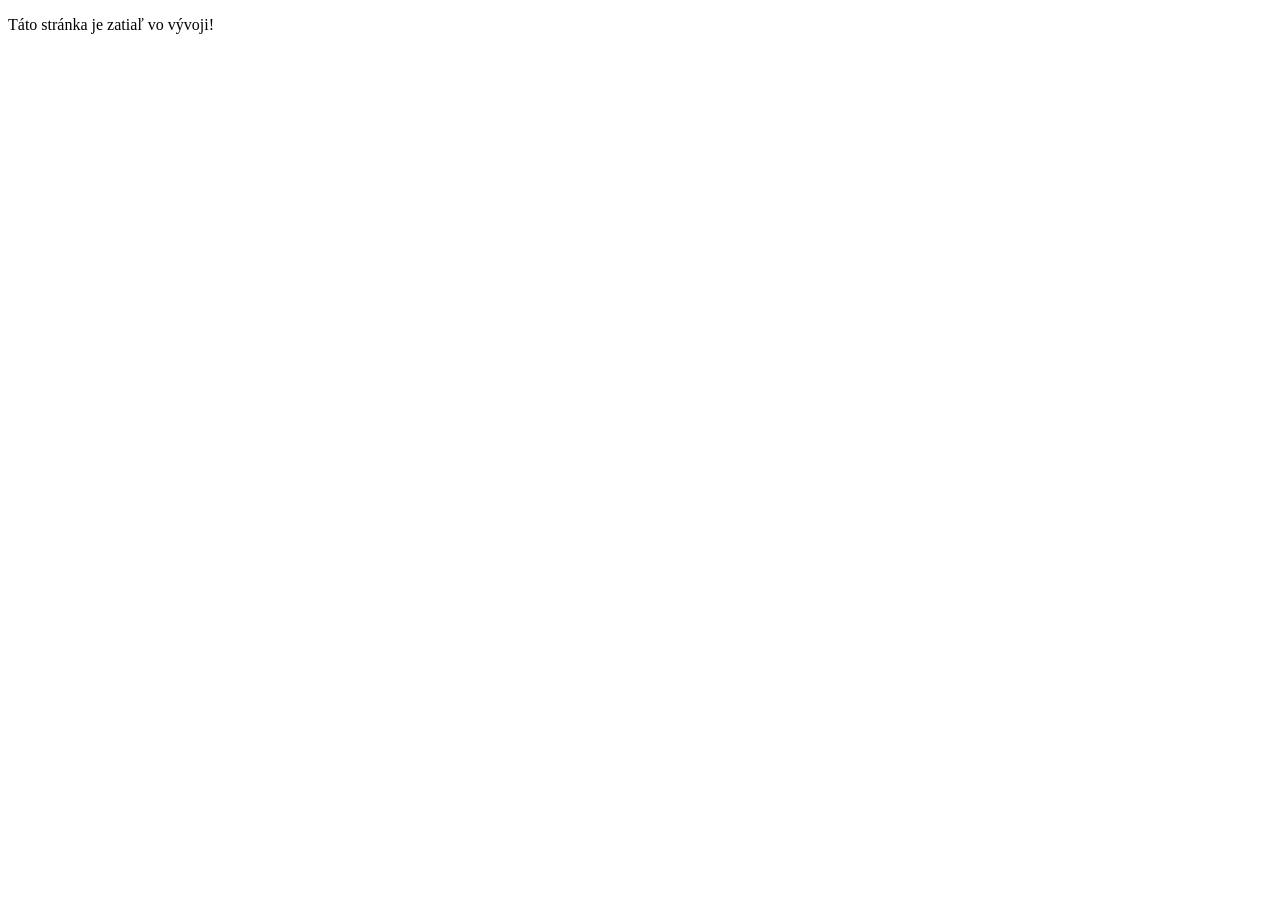
==== index.html @ 2850e19c "First commit" ====
<!DOCTYPE html>
<html lang="en">
<head>
    <meta charset="UTF-8">
    <meta name="viewport" content="width=device-width, initial-scale=1.0">
    <title>Credo - Vo vývoji</title>
</head>
<body>
    <p>Táto stránka je zatiaľ vo vývoji!</p>
</body>
</html>
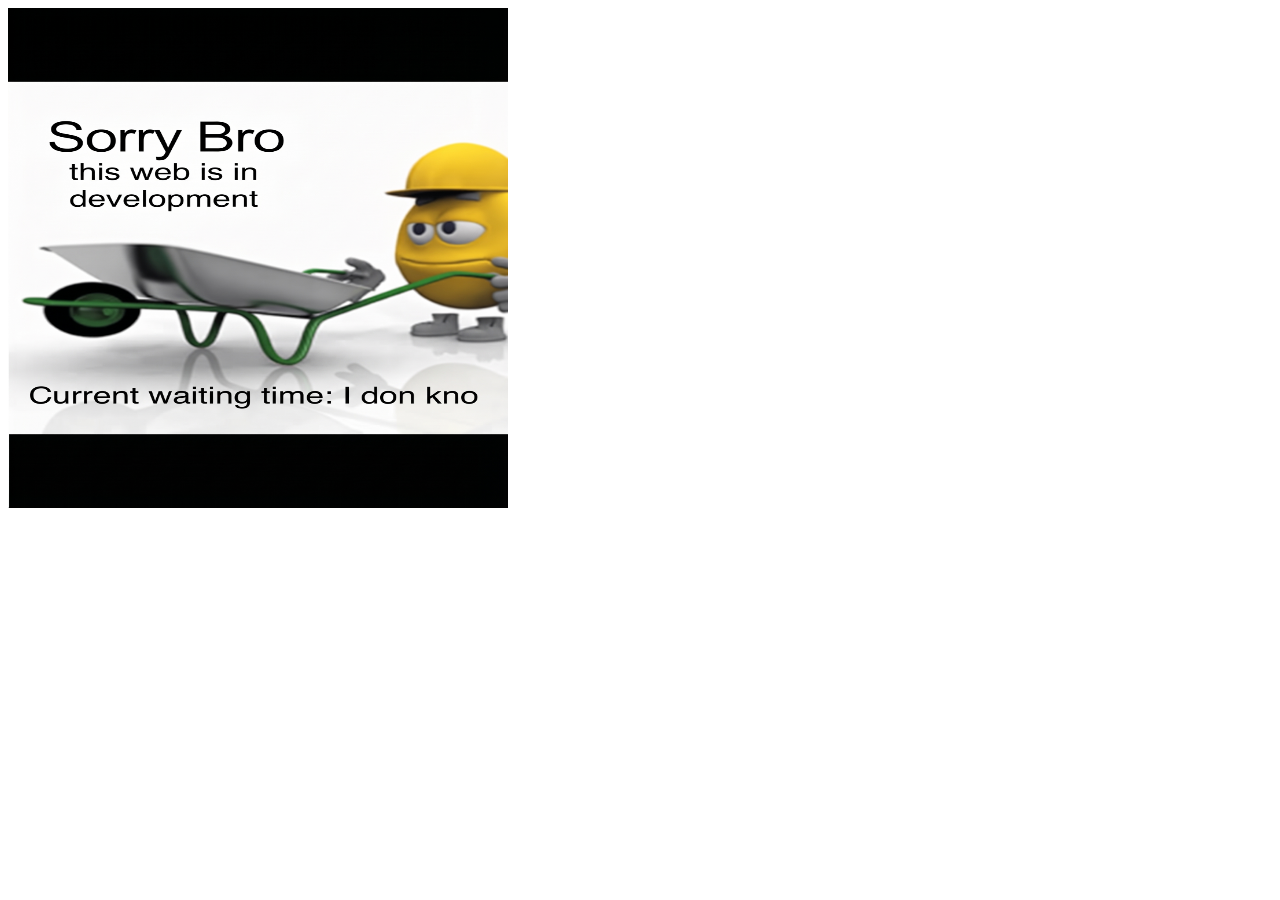
==== commit a4910ceb: "flavicon" ====
--- a/index.html
+++ b/index.html
@@ -1,11 +1,18 @@
+
 <!DOCTYPE html>
-<html lang="en">
+<html lang="sk">
 <head>
+    <link rel="icon" type="image/png" href="Images/Credo_Logo(C).png">
     <meta charset="UTF-8">
     <meta name="viewport" content="width=device-width, initial-scale=1.0">
-    <title>Credo - Vo vývoji</title>
+    <title>Credo</title>
+    <link rel="stylesheet" href="style.css">
 </head>
 <body>
-    <p>Táto stránka je zatiaľ vo vývoji!</p>
+
+    <div class="banner_head">
+        <img src="Images/In_Development.jpg" height="500px" width="500px" alt="under_construction" class="under_construction">
+    </div>
+    
 </body>
-</html>+</html>
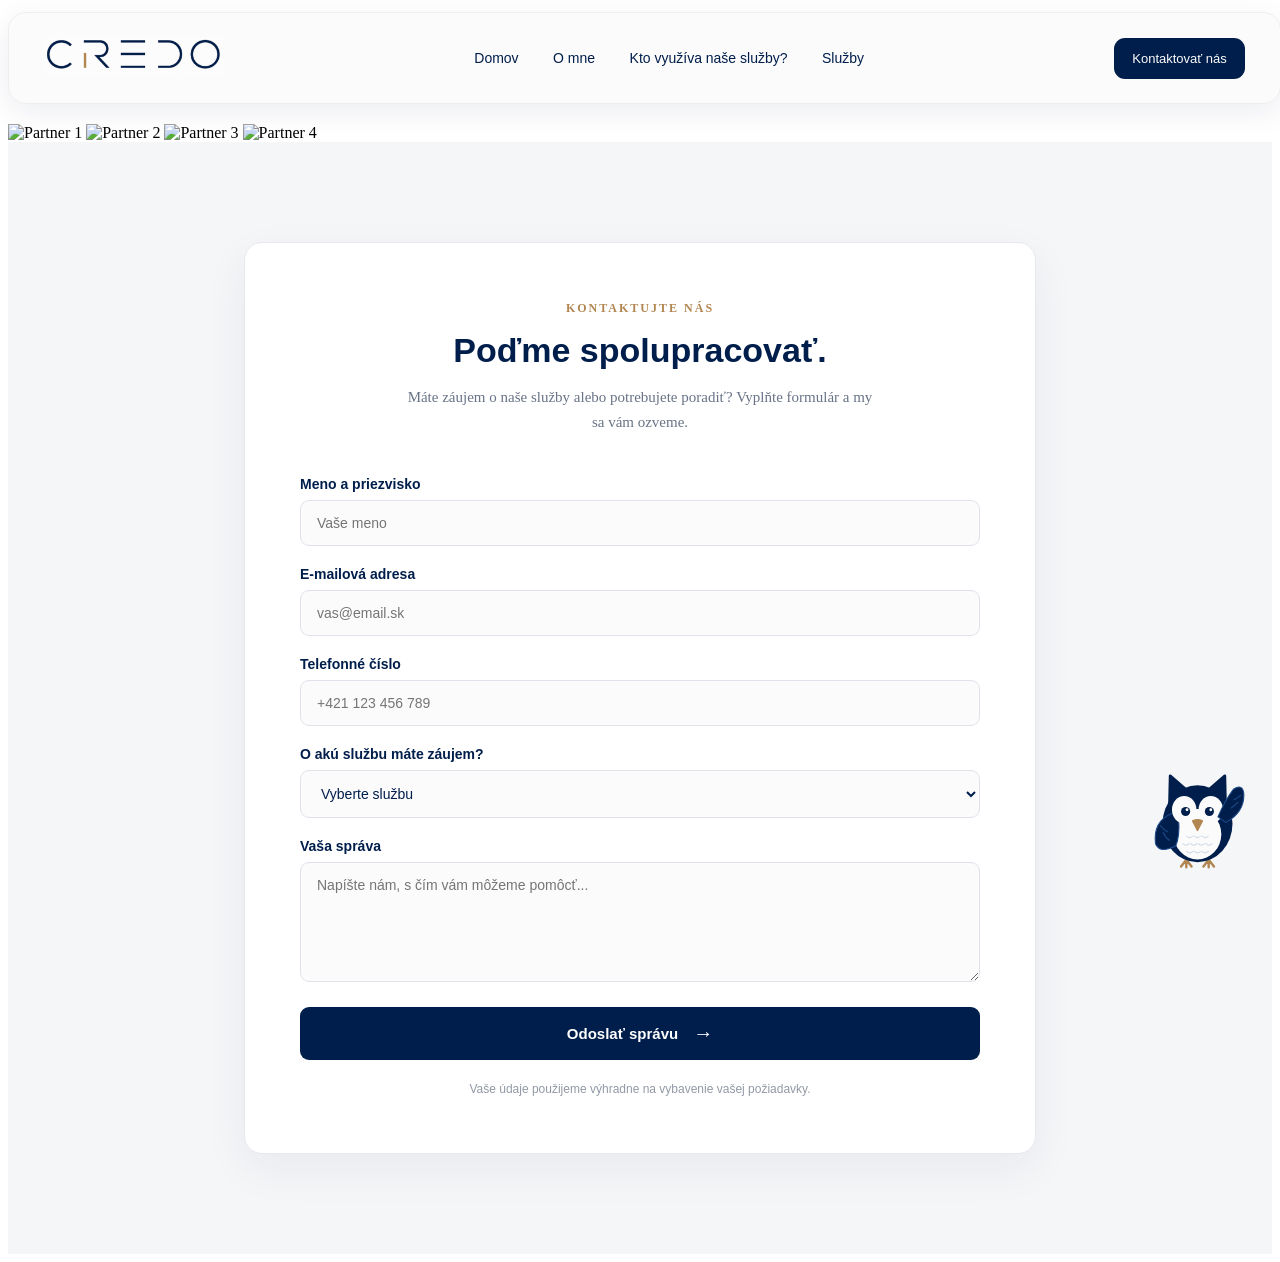
==== commit 90c334ae: "Testing SVG animations of an owl; the asset was generated by AI, so I need to clean up the code and " ====
--- a/index.html
+++ b/index.html
@@ -2,17 +2,177 @@
 <!DOCTYPE html>
 <html lang="sk">
 <head>
-    <link rel="icon" type="image/png" href="Images/Credo_Logo(C).png">
     <meta charset="UTF-8">
     <meta name="viewport" content="width=device-width, initial-scale=1.0">
     <title>Credo</title>
-    <link rel="stylesheet" href="style.css">
+
+    <link rel="icon" type="image/png" href="Images/Credo_Logo(C).png">
+    <link rel="stylesheet" href="css/style.css">
+    <link rel="stylesheet" href="css/chat.css">
 </head>
+
 <body>
 
-    <div class="banner_head">
-        <img src="Images/In_Development.jpg" height="500px" width="500px" alt="under_construction" class="under_construction">
+<nav class="navbar">
+    <a href="index.html" class="nav-logo">
+        <img src="Images/Credo_Full_Logo.png" alt="Credo logo">
+        <span><span class="logo-dot"></span></span>
+    </a>
+
+    <div class="nav-links">
+        <a href="index.html">Domov</a>
+        <a href="./flashscreens/thank-you.html">O mne</a>
+        <a href="#partners">Kto využíva naše služby?</a>
+        <a href="#services">Služby</a>
     </div>
-    
+
+    <a href="#contact" class="nav-cta">Kontaktovať nás <span></span></a>
+</nav>
+
+<div class="partners" id="partners">
+    <h2></h2>
+    <div class="partner-logos">
+        <img src="Images/Partner1.png" alt="Partner 1">
+        <img src="Images/Partner2.png" alt="Partner 2">
+        <img src="Images/Partner3.png" alt="Partner 3">
+        <img src="Images/Partner4.png" alt="Partner 4">
+    </div>
+
+<div class="credo-assistant">
+
+    <div class="chat-window" id="chatWindow">
+
+        <div class="chat-header">
+            <div class="chat-title">
+                <span class="chat-status"></span>
+                <div style = "font-family: Trebuchet MS, sans-serif; font-size: 1.2rem; color: #fff;">
+                    <strong>CREDO AI</strong>
+                    <small>Váš digitálny pomocník</small>
+                </div>
+            </div>
+        </div>
+
+        <div class="chat-messages" id="chatMessages">
+            <div class="message ai-message">
+            Ahoj! Som umelá inteligencia CREDO AI a som tu aby som vám pomohla s vašimi otázkami. Ako vám môžem pomôcť dnes?
+            </div>
+        </div>
+
+        <form class="chat-input-area" id="chatForm">
+            <input
+                type="text"
+                id="chatInput"
+                placeholder="Napíšte svoju otázku..."
+                maxlength="1000"
+                autocomplete="off"
+                required
+            >
+            <button type="submit" id="sendButton">➤</button>
+        </form>
+
+    </div>
+<div class="owl-bubble" id="owlBubble"></div>
+    <button class="owl-button" id="owlButton"
+            aria-label="Otvoriť AI asistenta">
+<img
+    src="test/owl_waving.svg"
+    id="owlImage"
+    alt="Sovička Credo"
+>
+
+    </button>
+
+</div>
+
+<section class="credo-contact-section" id="contact">
+    <div class="credo-contact">
+
+        <div class="contact-heading">
+            <span class="contact-eyebrow">KONTAKTUJTE NÁS</span>
+            <h2>Poďme spolupracovať.</h2>
+            <p>
+                Máte záujem o naše služby alebo potrebujete poradiť?
+                Vyplňte formulár a my sa vám ozveme.
+            </p>
+        </div>
+
+<form style="font-family: Trebuchet MS, sans-serif; font-size: 1rem; color: #333;"
+    id="contactForm"
+    action="https://formspree.io/f/xgaaldoq" 
+    method="POST"
+    class="contact-form"
+>
+            <div class="form-group">
+                <label for="name">Meno a priezvisko</label>
+                <input
+                    type="text"
+                    id="name"
+                    name="Meno"
+                    placeholder="Vaše meno"
+                    required
+                >
+            </div>
+
+            <div class="form-group">
+                <label for="email">E-mailová adresa</label>
+                <input
+                    type="email"
+                    id="email"
+                    name="Email"
+                    placeholder="vas@email.sk"
+                    required
+                >
+            </div>
+
+            
+            <div class="form-group">
+                <label for="phone">Telefonné číslo</label>
+                <input
+                    type="phone"
+                    id="phone"
+                    name="phone"
+                    placeholder="+421 123 456 789"
+                    required
+                >
+            </div>
+
+            <div class="form-group">
+                <label for="service">O akú službu máte záujem?</label>
+                <select id="service" name="Služba" required>
+                    <option value="" disabled selected>Vyberte službu</option>
+                    <option value="Vedenie účtovníctva">Vedenie účtovníctva</option>
+                    <option value="Mzdy a personalistika">Mzdy a personalistika</option>
+                    <option value="Daňové priznania">Daňové priznania</option>
+                    <option value="Účtovné a daňové poradenstvo">Účtovné a daňové poradenstvo</option>
+                    <option value="Iné">Iné</option>
+                </select>
+            </div>
+
+            <div class="form-group">
+                <label for="message">Vaša správa</label>
+                <textarea
+                    id="message"
+                    name="Správa"
+                    placeholder="Napíšte nám, s čím vám môžeme pomôcť..."
+                    rows="5"
+                    required
+                ></textarea>
+            </div>
+
+            <button type="submit" class="contact-submit">
+                Odoslať správu
+                <span>→</span>
+            </button>
+
+            <p class="contact-note">
+                Vaše údaje použijeme výhradne na vybavenie vašej požiadavky.
+            </p>
+
+        </form>
+    </div>
+</section>
+
+<script src=".js/chat.js"></script>
+<script src=".js/contact.js"></script>
 </body>
 </html>
--- a/css/style.css
+++ b/css/style.css
@@ -0,0 +1,633 @@
+.navbar {
+    font-family: "Verdana", sans-serif;
+    position: sticky;
+    top: 12px;
+    z-index: 1000;
+
+    width: 95%;
+    max-width: 1440px;
+    min-height: 90px;
+    margin: 12px auto;
+    padding: 0 35px;
+
+    display: flex;
+    align-items: center;
+    justify-content: space-between;
+
+    background-color: #fbfbfb;
+    border: 1px solid #eeeeee;
+    border-radius: 18px;
+    box-shadow: 0 8px 30px rgba(0, 30, 75, 0.08);
+}
+
+.nav-logo img {
+    width: 180px;
+    height: 40px;
+    object-fit: contain;
+}
+
+.nav-links a:hover {
+    background-color: #f3eee8;
+    color: #b28651;
+    box-shadow: 0 0 12px #b28651;
+}
+
+.nav-links a.active,
+.nav-links a {
+    padding: 11px 15px;
+    border-radius: 10px;
+
+    color: #001e4b;
+    text-decoration: none; /* Odstráni podčiarknutie z odkazov */
+    font-size: 14px;
+
+    transition: 0.3s;
+}
+
+
+.nav-cta {
+    padding: 13px 18px;
+
+    color: #fbfbfb;
+    background-color: #001e4b;
+    border-radius: 11px;
+
+    font-size: 13px;
+    text-decoration: none;
+
+    transition: 0.3s;
+}
+
+.nav-cta span {
+    color: #b28651;
+}
+
+.nav-cta:hover {
+    background-color: #b28651;
+    color: white;
+}
+
+.owl {
+    width: 110px;
+    height: 110px;
+    display: block;
+    margin: 0 auto 20px;
+}
+
+.thank-you {
+    position: relative;
+    z-index: 2;
+    width: 90%;
+    max-width: 700px;
+    margin: 0 auto;
+    padding: 65px 25px;
+    text-align: center;
+    background: rgba(255, 255, 255, 0.045);
+    border: 1px solid rgba(255, 255, 255, 0.09);
+    border-radius: 28px;
+    box-shadow: 0 25px 80px rgba(0, 0, 0, 0.25);
+
+}
+
+body:has(.thank-you) {
+    min-height: 100vh;
+    display: flex;
+    align-items: center;
+    justify-content: center;
+    overflow: hidden;
+    background:
+        radial-gradient(circle at 50% 30%, #123766 0%, #001e4b 55%, #00132f 100%);
+    font-family: Verdana, sans-serif;
+    color: #fbfbfb;
+}
+
+
+/* =====================================
+   CREDO CONTACT FORM
+===================================== */
+
+.credo-contact-section {
+    padding: 100px 20px;
+    background: #f5f6f8;
+}
+
+.credo-contact {
+    max-width: 680px;
+    margin: 0 auto;
+    padding: 55px;
+    background: #ffffff;
+    border: 1px solid #e8e9ec;
+    border-radius: 18px;
+    box-shadow: 0 15px 45px rgba(0, 30, 75, 0.06);
+}
+
+/* Nadpis */
+
+.contact-heading {
+    text-align: center;
+    margin-bottom: 40px;
+}
+
+.contact-eyebrow {
+    color: #b28651;
+    font-size: 12px;
+    font-weight: 700;
+    letter-spacing: 2px;
+}
+
+.contact-heading h2 {
+    color: #001e4b;
+    font-size: 34px;
+    margin: 15px 0;
+    font-family: "Trebuchet MS", sans-serif;
+}
+
+.contact-heading p {
+    color: #687386;
+    font-size: 15px;
+    line-height: 1.7;
+    max-width: 480px;
+    margin: 0 auto;
+}
+
+/* Formulár */
+
+.contact-form {
+    display: flex;
+    flex-direction: column;
+    gap: 20px;
+}
+
+.form-group {
+    display: flex;
+    flex-direction: column;
+    gap: 8px;
+}
+
+.form-group label {
+    color: #001e4b;
+    font-size: 14px;
+    font-weight: 600;
+}
+
+.form-group input,
+.form-group select,
+.form-group textarea {
+    width: 100%;
+    box-sizing: border-box;
+    padding: 14px 16px;
+    border: 1px solid #dfe3e9;
+    border-radius: 9px;
+    background: #fbfbfc;
+    color: #001e4b;
+    font-family: inherit;
+    font-size: 14px;
+    transition: border-color 0.2s, box-shadow 0.2s;
+}   
+
+.form-group input:focus,
+.form-group select:focus,
+.form-group textarea:focus {
+    outline: none;
+    border-color: #b28651;
+    box-shadow: 0 0 0 3px rgba(178, 134, 81, 0.12);
+    background: #ffffff;
+}
+
+.form-group textarea {
+    resize: vertical;
+    min-height: 120px;
+}
+
+/* Tlačidlo */
+
+.contact-submit {
+    display: flex;
+    justify-content: center;
+    align-items: center;
+    gap: 15px;
+    padding: 15px 22px;
+    margin-top: 5px;
+    border: none;
+    border-radius: 9px;
+    background: #001e4b;
+    color: #ffffff;
+    font-size: 15px;
+    font-weight: 600;
+    cursor: pointer;
+    transition: background 0.2s, transform 0.2s;
+}
+
+.contact-submit:hover {
+    background: #b28651;
+    transform: translateY(-2px);
+}
+
+.contact-submit span {
+    font-size: 20px;
+}
+
+/* Poznámka */
+
+.contact-note {
+    color: #9299a5;
+    text-align: center;
+    font-size: 12px;
+    line-height: 1.5;
+    margin: 0;
+}
+
+/* Mobil */
+
+@media (max-width: 600px) {
+    .credo-contact-section {
+        padding: 60px 15px;
+    }
+
+    .credo-contact {
+        padding: 30px 20px;
+    }
+
+    .contact-heading h2 {
+        font-size: 27px;
+    }
+}
+
+
+.top-label {
+    display: flex;
+    justify-content: center;
+    align-items: center;
+    gap: 12px;
+    color: #b28651;
+    font-size: 11px;
+    letter-spacing: 4px;
+    margin-bottom: 25px;
+}
+
+.top-label span {
+    width: 25px;
+    height: 1px;
+    background: #b28651;
+}
+
+.mascot {
+    margin-bottom: 20px;
+}
+
+.owl {
+    width: 125px;
+    height: 125px;
+    display: block;
+    margin: 0 auto;
+    animation: owl-float 3s ease-in-out infinite;
+}
+
+h1 {
+    font-size: clamp(25px, 4vw, 36px);
+    line-height: 1.3;
+    margin-bottom: 18px;
+    color: #fbfbfb;
+}
+
+h1 span {
+    color: #b28651;
+}
+
+.description {
+    color: #c3cede;
+    font-size: 14px;
+    line-height: 1.9;
+    margin-bottom: 25px;
+}
+
+.success {
+    display: inline-flex;
+    align-items: center;
+    gap: 9px;
+    color: #cbd9d0;
+    font-size: 12px;
+    margin-bottom: 30px;
+    padding: 10px 16px;
+    border-radius: 30px;
+    background: rgba(255, 255, 255, 0.06);
+}
+
+.success-dot {
+    width: 7px;
+    height: 7px;
+    background: #72c99a;
+    border-radius: 50%;
+    box-shadow: 0 0 10px #72c99a;
+}
+
+.success-mail
+{
+    display: flex;
+    justify-content: center;
+    align-items: center;
+    width: 30px;
+    height: 40px;
+    border-radius: 50%;
+}
+
+.home-button {
+    display: block;
+    width: fit-content;
+    margin: 0 auto;
+    padding: 14px 23px;
+    background: #b28651;
+    color: white;
+    text-decoration: none;
+    border-radius: 10px;
+    font-size: 13px;
+    transition: 0.3s;
+}
+
+.home-button:hover {
+    background: #fbfbfb;
+    color: #001e4b;
+    transform: translateY(-3px);
+}
+
+.home-button span {
+    margin-right: 8px;
+}
+
+.footer-text {
+    margin-top: 45px;
+    color: #73849d;
+    font-size: 9px;
+    letter-spacing: 3px;
+}
+
+
+
+@keyframes owl-float {
+    0%, 100% {
+        transform: translateY(0);
+    }
+
+    50% {
+        transform: translateY(-9px);
+    }
+}
+
+/* FLOATING HEARTS (AI)*/
+
+.hearts {
+    position: fixed;
+    inset: 0;
+    overflow: hidden;
+    pointer-events: none;
+    z-index: 1;
+}
+
+.hearts span {
+    position: absolute;
+    bottom: -50px;
+    color: #b28651;
+    opacity: 0;
+    font-size: 20px;
+    animation: heart-float 10s linear infinite;
+}
+
+.hearts span:nth-child(1) {
+    left: 8%;
+    animation-delay: 0s;
+    font-size: 17px;
+}
+
+.hearts span:nth-child(2) {
+    left: 18%;
+    animation-delay: 3s;
+    font-size: 25px;
+}
+
+.hearts span:nth-child(3) {
+    left: 30%;
+    animation-delay: 6s;
+}
+
+.hearts span:nth-child(4) {
+    left: 42%;
+    animation-delay: 1s;
+    font-size: 14px;
+}
+
+.hearts span:nth-child(5) {
+    left: 55%;
+    animation-delay: 4s;
+    font-size: 24px;
+}
+
+.hearts span:nth-child(6) {
+    left: 66%;
+    animation-delay: 7s;
+}
+
+.hearts span:nth-child(7) {
+    left: 76%;
+    animation-delay: 2s;
+    font-size: 16px;
+}
+
+.hearts span:nth-child(8) {
+    left: 85%;
+    animation-delay: 5s;
+    font-size: 27px;
+}
+
+.hearts span:nth-child(9) {
+    left: 94%;
+    animation-delay: 8s;
+}
+
+.hearts span:nth-child(10) {
+    left: 48%;
+    animation-delay: 9s;
+    font-size: 18px;
+}
+
+@keyframes heart-float {
+    0% {
+        transform: translateY(0) rotate(0deg);
+        opacity: 0;
+    }
+
+    15% {
+        opacity: 0.45;
+    }
+
+    80% {
+        opacity: 0.3;
+    }
+
+    100% {
+        transform: translateY(-110vh) rotate(35deg);
+        opacity: 0;
+    }
+}
+
+@media (max-width: 600px) {
+    .thank-you {
+        padding: 45px 18px;
+    }
+
+    .footer-text {
+        font-size: 8px;
+        letter-spacing: 2px;
+    }
+}
+
+@media (max-width: 400px) {
+    .nav-cta {
+        display: none;
+    }
+}
+body.error-page {
+    min-height: 100vh;
+    box-sizing: border-box;
+    margin: 0;
+    padding: 25px 15px;
+
+    display: flex;
+    align-items: center;
+    justify-content: center;
+
+    overflow-x: hidden;
+
+    background:
+        radial-gradient(circle at 50% 30%, #123766 0%, #001e4b 55%, #00132f 100%);
+
+    font-family: Verdana, sans-serif;
+    color: #fbfbfb;
+}
+
+.error-page .thank-you {
+    width: 100%;
+    max-width: 700px;
+    box-sizing: border-box;
+    margin: auto;
+    padding: 65px 30px;
+
+    text-align: center;
+
+    background: rgba(255, 255, 255, 0.045);
+    border: 1px solid rgba(255, 255, 255, 0.09);
+    border-radius: 28px;
+
+    box-shadow: 0 25px 80px rgba(0, 0, 0, 0.25);
+    backdrop-filter: blur(12px);
+}
+
+.error-page .mascot {
+    margin-bottom: 25px;
+}
+
+.error-page .owl {
+    width: 125px;
+    height: 125px;
+    object-fit: contain;
+    margin: 0 auto;
+
+    animation: owl-float 3s ease-in-out infinite;
+}
+
+.error-page h1 {
+    font-size: clamp(25px, 4vw, 36px);
+    line-height: 1.3;
+    margin: 0 0 18px;
+    color: #fbfbfb;
+}
+
+.error-page .description {
+    max-width: 500px;
+    margin: 0 auto 30px;
+
+    color: #c3cede;
+    font-size: 14px;
+    line-height: 1.9;
+}
+
+.error-page .home-button {
+    display: inline-block;
+    width: fit-content;
+    margin: 0 auto;
+    padding: 14px 23px;
+
+    background: #b28651;
+    color: white;
+    text-decoration: none;
+    border-radius: 10px;
+
+    font-size: 13px;
+    transition: 0.3s;
+}
+.owl-bubble {
+    position: absolute;
+    right: 100px;
+    bottom: 100px;
+
+    width: 320px;
+    max-width: 75vw;
+
+    padding: 18px 20px;
+
+    background: #fff;
+    color: #001e4b;
+
+    font-family: "Trebuchet MS", sans-serif;
+    font-size: 15px;
+    line-height: 1.5;
+
+    border-radius: 16px;
+    box-shadow: 0 5px 25px rgba(0, 0, 0, 0.15);
+
+    opacity: 0;
+    visibility: hidden;
+    transform: translateY(10px);
+
+    transition: 0.3s ease;
+    z-index: 1000;
+}
+
+.owl-bubble.visible {
+    opacity: 1;
+    visibility: visible;
+    transform: translateY(0);
+}   
+.error-page .home-button:hover {
+    background: #fbfbfb;
+    color: #001e4b;
+    transform: translateY(-3px);
+}
+
+@media (max-width: 600px) {
+    .error-page .thank-you {
+        padding: 45px 20px;
+    }
+
+    .error-page .owl {
+        width: 110px;
+        height: 110px;
+    }
+}
+
+@media (max-width: 760px) {
+    .navbar {
+        padding: 15px;
+        flex-wrap: wrap;
+        gap: 14px;
+    }
+
+    .nav-links {
+        width: 100%;
+        flex-wrap: wrap;
+        order: 3;
+    }
+
+    .nav-links a {
+        padding: 9px;
+    }
+}
--- a/css/chat.css
+++ b/css/chat.css
@@ -0,0 +1,248 @@
+
+.credo-assistant {
+    position: fixed;
+    right: 30px;
+    bottom: 25px;
+    z-index: 9999;
+}
+
+/* SOVIČKA */
+
+.owl-button {
+    width: 105px;
+    height: 105px;
+    border: none;
+    background: transparent;
+    cursor: pointer;
+    padding: 0;
+    transition: transform 0.3s ease;
+    animation: owlFloat 3s ease-in-out infinite;
+}
+
+.owl-button:hover {
+    transform: scale(1.1);
+}
+
+.owl-button img {
+    width: 100%;
+    height: 100%;
+    object-fit: contain;
+}
+
+@keyframes owlFloat {
+    0%, 100% { transform: translateY(0); }
+    50% { transform: translateY(-9px); }
+}
+
+/* CHAT OKNO */
+
+.chat-window {
+    position: absolute;
+    right: 0;
+    bottom: 120px;
+    width: 350px;
+    height: 470px;
+    background: #fbfbfb;
+    border-radius: 18px;
+    box-shadow: 0 15px 50px rgba(0, 30, 75, 0.2);
+    overflow: hidden;
+    display: flex;
+    flex-direction: column;
+
+    opacity: 0;
+    visibility: hidden;
+    transform: translateY(15px) scale(0.97);
+    transition: 0.25s ease;
+}
+
+.chat-window.open {
+    opacity: 1;
+    visibility: visible;
+    transform: translateY(0) scale(1);
+}
+
+/* HLAVIČKA */
+
+.chat-header {
+    background: #001e4b;
+    color: white;
+    padding: 18px;
+    display: flex;
+    align-items: center;
+    justify-content: space-between;
+}
+
+.chat-title {
+    display: flex;
+    align-items: center;
+    gap: 10px;
+}
+
+.chat-title strong {
+    display: block;
+    font-size: 14px;
+    letter-spacing: 1px;
+}
+
+.chat-title small {
+    color: #d5dbe5;
+    font-size: 11px;
+}
+
+.chat-status {
+    width: 9px;
+    height: 9px;
+    background: #55c98b;
+    border-radius: 50%;
+}
+
+.chat-close {
+    background: transparent;
+    color: white;
+    border: none;
+    font-size: 27px;
+    cursor: pointer;
+}
+
+/* SPRÁVY */
+
+.chat-messages {
+    flex: 1;
+    padding: 17px;
+    overflow-y: auto;
+    display: flex;
+    flex-direction: column;
+    gap: 12px;
+}
+
+.message {
+    max-width: 85%;
+    padding: 11px 14px;
+    border-radius: 13px;
+    font-size: 13px;
+    line-height: 1.6;
+    overflow-wrap: anywhere;
+}
+
+.ai-message {
+    background: #edf0f5;
+    color: #001e4b;
+    align-self: flex-start;
+}
+
+.user-message {
+    background: #001e4b;
+    color: white;
+    align-self: flex-end;
+}
+
+/* VSTUP */
+
+.chat-input-area {
+    display: flex;
+    padding: 12px;
+    border-top: 1px solid #e5e5e5;
+    gap: 8px;
+}
+
+.chat-input-area input {
+    flex: 1;
+    min-width: 0;
+    border: 1px solid #ddd;
+    border-radius: 9px;
+    padding: 11px;
+    outline: none;
+    font-size: 13px;
+}
+
+.chat-input-area input:focus {
+    border-color: #b28651;
+}
+
+.chat-input-area button {
+    width: 42px;
+    border: none;
+    border-radius: 9px;
+    background: #b28651;
+    color: white;
+    cursor: pointer;
+    font-size: 18px;
+}
+
+.chat-input-area button:disabled {
+    opacity: 0.5;
+    cursor: wait;
+}
+
+/* MOBIL */
+
+@media (max-width: 480px) {
+    .credo-assistant {
+        right: 15px;
+        bottom: 15px;
+    }
+
+    .chat-window {
+        width: calc(100vw - 30px);
+        height: min(470px, 65dvh);
+    }
+
+    .owl-button {
+        width: 85px;
+        height: 85px;
+    }
+}
+.owl-bubble {
+    position: absolute;
+    right: 100px;
+    bottom: 100px;
+
+    width: 320px;
+    max-width: 75vw;
+    box-sizing: border-box;
+
+    padding: 18px 20px;
+
+    background-color: #edf0f5;
+    color: #001e4b;
+
+    font-family: "Trebuchet MS", sans-serif;
+    font-size: 15px;
+    line-height: 1.5;
+
+    border-radius: 16px;
+    border: 1px solid #eeeeee;
+    box-shadow: 0 5px 25px rgba(0, 0, 0, 0.15);
+
+    opacity: 0;
+    visibility: hidden;
+    transform: translateY(10px);
+
+    transition: 0.3s ease;
+    z-index: 10000;
+}
+
+.owl-bubble.visible {
+    opacity: 1;
+    visibility: visible;
+    transform: translateY(0);
+}
+
+.owl-bubble-close {
+    position: absolute;
+    top: 6px;
+    right: 10px;
+
+    border: none;
+    background: transparent;
+    color: #001e4b;
+
+    font-size: 21px;
+    cursor: pointer;
+    line-height: 1;
+    padding: 3px;
+}
+
+.owl-bubble-close:hover {
+    color: #b28651;
+}
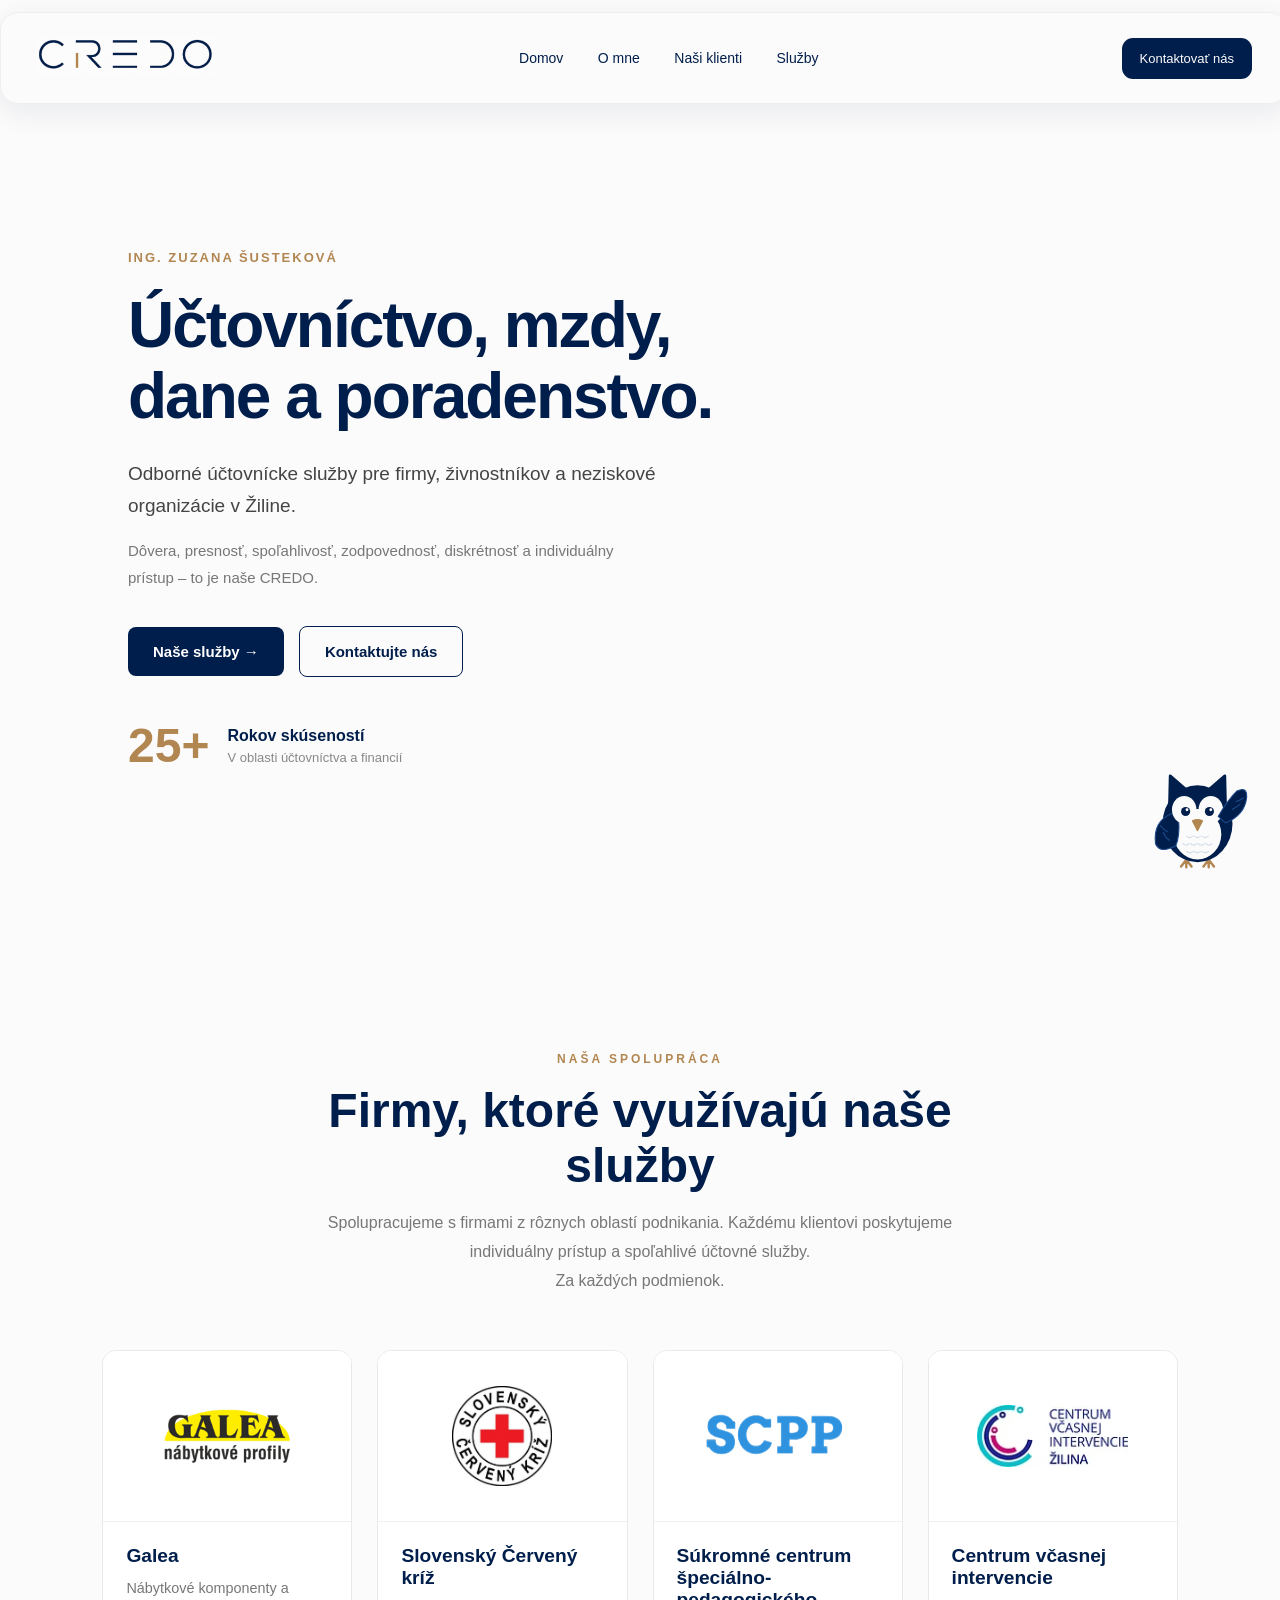
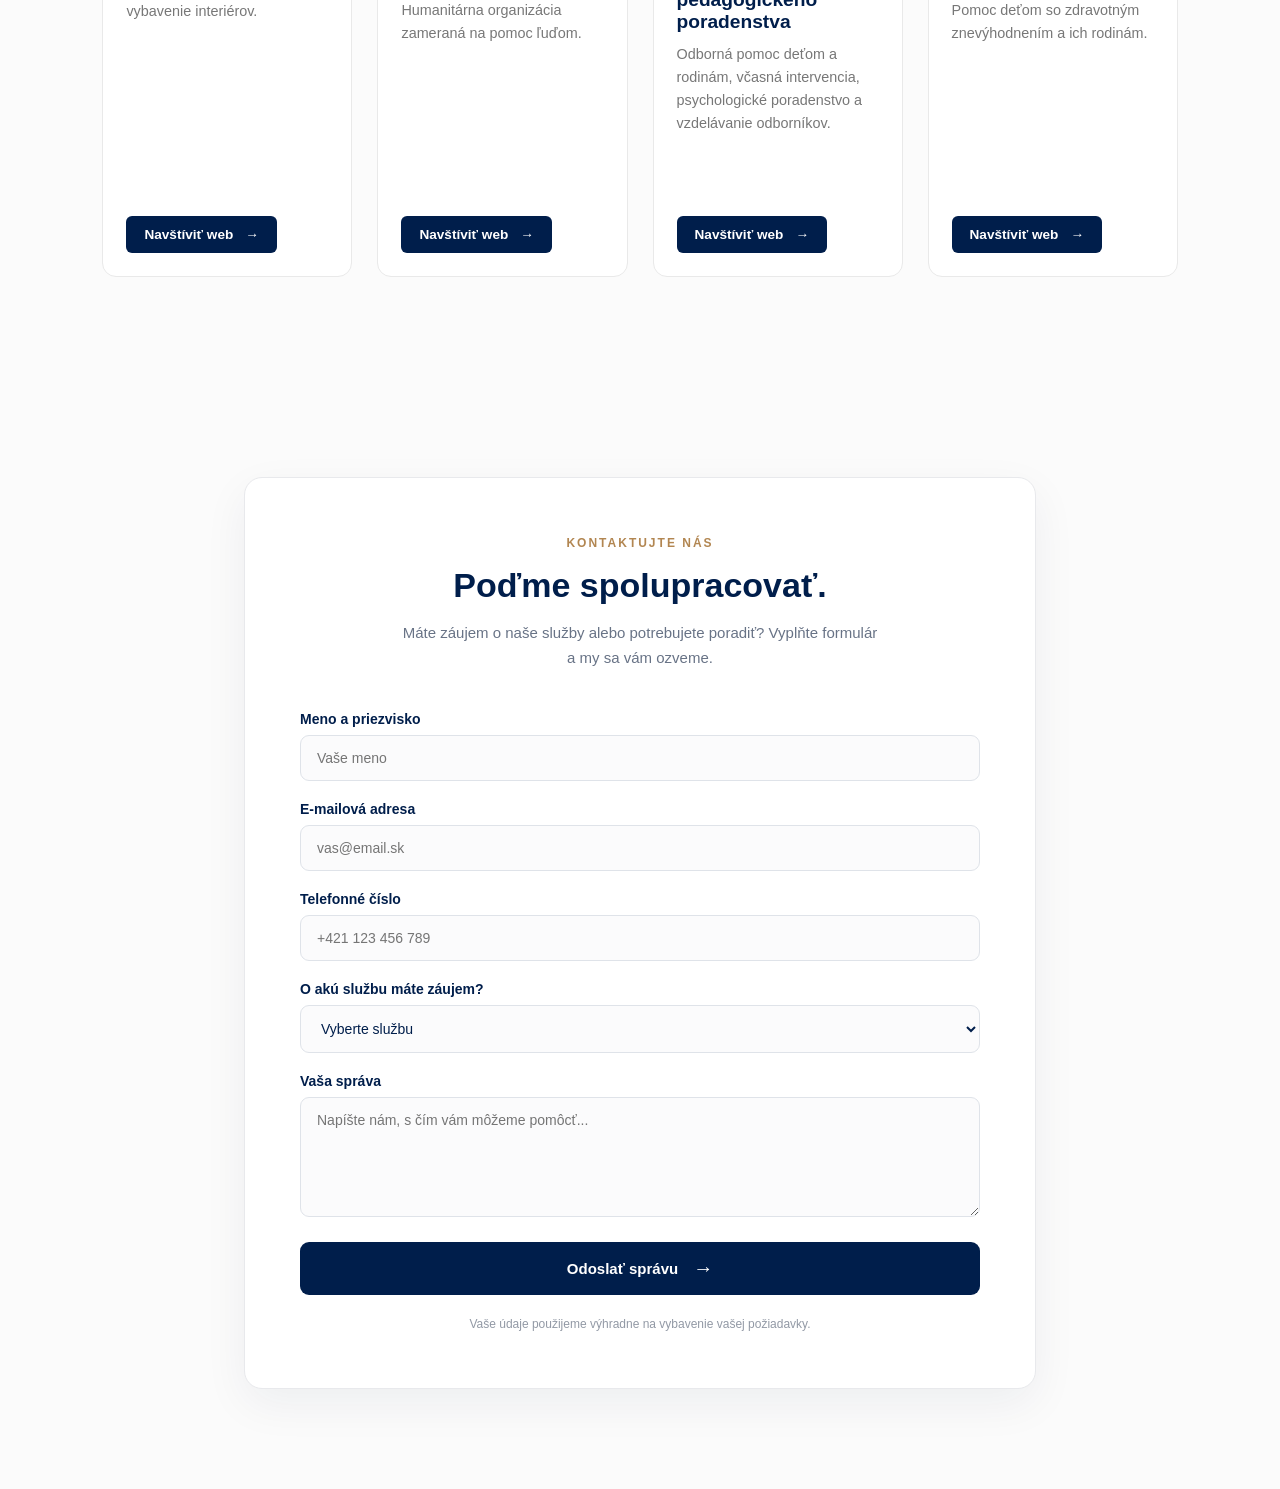
==== commit bafb86dc: "Credo Hero, firmy s ktorymi robime, certifikaty pridane" ====
--- a/index.html
+++ b/index.html
@@ -20,23 +20,150 @@
     </a>
 
     <div class="nav-links">
-        <a href="index.html">Domov</a>
-        <a href="./flashscreens/thank-you.html">O mne</a>
-        <a href="#partners">Kto využíva naše služby?</a>
-        <a href="#services">Služby</a>
-    </div>
+    <a href="#home">Domov</a>
+    <a href="#about">O mne</a>
+    <a href="#partners">Naši klienti</a>
+    <a href="#services">Služby</a>
+</div>
 
     <a href="#contact" class="nav-cta">Kontaktovať nás <span></span></a>
 </nav>
 
-<div class="partners" id="partners">
-    <h2></h2>
+<section class="hero" id="home">
+    <div class="hero-content">
+
+        <span class="hero-eyebrow">
+            ING. ZUZANA ŠUSTEKOVÁ
+        </span>
+
+        <h1>
+            Účtovníctvo, mzdy, dane a poradenstvo.
+        </h1>
+
+        <p class="hero-description">
+            Odborné účtovnícke služby pre firmy, živnostníkov
+            a neziskové organizácie v Žiline.
+        </p>
+
+        <p class="hero-values">
+            Dôvera, presnosť, spoľahlivosť, zodpovednosť,
+            diskrétnosť a individuálny prístup – to je naše CREDO.
+        </p>
+
+        <div class="hero-buttons">
+            <a href="#services" class="hero-primary">
+                Naše služby →
+            </a>
+
+            <a href="#contact" class="hero-secondary">
+                Kontaktujte nás
+            </a>
+        </div>
+
+        <div class="hero-experience">
+            <div class="experience-number">25+</div>
+            <div class="experience-text">
+                <strong>Rokov skúseností</strong>
+                <span>V oblasti účtovníctva a financií</span>
+            </div>
+        </div>
+
+    </div>
+</section>
+
+<section class="partners" id="partners">
+
+    <div class="partners-heading">
+        <span class="partners-eyebrow">NAŠA SPOLUPRÁCA</span>
+        <h2>Firmy, ktoré využívajú naše služby</h2>
+        <p>
+            Spolupracujeme s firmami z rôznych oblastí podnikania.
+            Každému klientovi poskytujeme individuálny prístup
+            a spoľahlivé účtovné služby.<br> Za každých podmienok.
+        </p>
+    </div>
+
     <div class="partner-logos">
-        <img src="Images/Partner1.png" alt="Partner 1">
-        <img src="Images/Partner2.png" alt="Partner 2">
-        <img src="Images/Partner3.png" alt="Partner 3">
-        <img src="Images/Partner4.png" alt="Partner 4">
-    </div>
+
+        <!-- GALEA -->
+        <div class="partner-card">
+            <div class="partner-logo">
+                <img src="Images/galea.png" alt="Galea">
+            </div>
+
+            <div class="partner-info">
+                <h3>Galea</h3>
+                <p>Nábytkové komponenty a vybavenie interiérov.</p>
+
+                <a href="https://www.galea.sk"
+                   target="_blank"
+                   rel="noopener noreferrer"
+                   class="partner-button">
+                    Navštíviť web <span>→</span>
+                </a>
+            </div>
+        </div>
+
+        <!-- SLOVENSKÝ ČERVENÝ KRÍŽ -->
+        <div class="partner-card">
+            <div class="partner-logo">
+                <img src="Images/sck.png" alt="Slovenský Červený kríž">
+            </div>
+
+            <div class="partner-info">
+                <h3>Slovenský Červený kríž</h3>
+                <p>Humanitárna organizácia zameraná na pomoc ľuďom.</p>
+
+                <a href="https://www.redcross.sk"
+                   target="_blank"
+                   rel="noopener noreferrer"
+                   class="partner-button">
+                    Navštíviť web <span>→</span>
+                </a>
+            </div>
+        </div>
+
+        <!-- SCPP -->
+        <div class="partner-card">
+            <div class="partner-logo">
+                <img src="Images/SCPP.png" alt="SCPP">
+            </div>
+
+            <div class="partner-info">
+                <h3>Súkromné centrum špeciálno-pedagogického poradenstva</h3>
+                <p>Odborná pomoc deťom a rodinám, včasná intervencia, psychologické poradenstvo a vzdelávanie odborníkov.</p>
+
+                <a href="https://scppstrecno.sk/"
+                   target="_blank"
+                   rel="noopener noreferrer"
+                   class="partner-button">
+                    Navštíviť web <span>→</span>
+                </a>
+            </div>
+        </div>
+
+        <!-- CVI -->
+        <div class="partner-card">
+            <div class="partner-logo">
+                <img src="Images/CVI.png" alt="CVI">
+            </div>
+
+            <div class="partner-info">
+                <h3>Centrum včasnej intervencie</h3>
+                <p>Pomoc deťom so zdravotným znevýhodnením a ich rodinám.</p>
+
+                <a href="https://www.cvizilina.sk/"
+                   target="_blank"
+                   class="partner-button">
+                    Navštíviť web <span>→</span>
+                </a>
+            </div>
+        </div>
+
+    </div>
+
+</section>
+
 
 <div class="credo-assistant">
 
--- a/css/style.css
+++ b/css/style.css
@@ -1,3 +1,13 @@
+html {
+    background: #fbfbfb;
+}
+
+body {
+    margin: 0;
+    padding: 0;
+    background: #fbfbfb;
+    font-family: 'Trebuchet MS', sans-serif;
+}
 .navbar {
     font-family: "Verdana", sans-serif;
     position: sticky;
@@ -108,7 +118,6 @@
 
 .credo-contact-section {
     padding: 100px 20px;
-    background: #f5f6f8;
 }
 
 .credo-contact {
@@ -592,6 +601,130 @@
     z-index: 1000;
 }
 
+
+/* PARTNERS SECTION */
+
+.partners {
+    padding: 100px 8%;
+    font-family: 'Trebuchet MS', sans-serif;
+}
+
+.partners-heading {
+    max-width: 650px;
+    margin: 0 auto 55px;
+    text-align: center;
+}
+
+.partners-eyebrow {
+    color: #b28651;
+    font-size: 0.75rem;
+    font-weight: 700;
+    letter-spacing: 3px;
+}
+
+.partners-heading h2 {
+    color: #001e4b;
+    font-size: clamp(2rem, 4vw, 3rem);
+    margin: 16px 0;
+}
+
+.partners-heading p {
+    color: #777;
+    line-height: 1.8;
+    font-size: 1rem;
+}
+
+.partner-logos {
+    max-width: 1200px;
+    margin: 0 auto;
+    display: grid;
+    grid-template-columns: repeat(auto-fit, minmax(240px, 1fr));
+    gap: 25px;
+}
+
+.partner-card {
+    background: #fff;
+    border: 1px solid #e9e9e9;
+    border-radius: 14px;
+    overflow: hidden;
+    transition: transform 0.3s ease, box-shadow 0.3s ease;
+}
+
+.partner-card:hover {
+    transform: translateY(-7px);
+    box-shadow: 0 15px 35px rgba(0, 30, 75, 0.10);
+}
+
+.partner-logo {
+    height: 170px;
+    display: flex;
+    align-items: center;
+    justify-content: center;
+    padding: 30px;
+    background: #fff;
+    border-bottom: 1px solid #f0f0f0;
+}
+
+.partner-logo img {
+    max-width: 80%;
+    max-height: 100px;
+    width: auto;
+    height: auto;
+    object-fit: contain;
+    transition: transform 0.3s ease;
+}
+
+.partner-card:hover .partner-logo img {
+    transform: scale(1.06);
+}
+
+.partner-info {
+    padding: 23px;
+    display: flex;
+    flex-direction: column;
+    height: 100%;
+    box-sizing: border-box;
+}
+
+.partner-info h3 {
+    color: #001e4b;
+    font-size: 1.2rem;
+    margin: 0 0 10px;
+}
+
+.partner-info p {
+    color: #777;
+    font-size: 0.9rem;
+    line-height: 1.6;
+    min-height: 65px;
+    margin: 0 0 20px;
+}
+
+.partner-button {
+    display: inline-flex;
+    align-items: center;
+    justify-content: center;
+    gap: 12px;
+    padding: 11px 18px;
+    background: #001e4b;
+    color: #fff;
+    text-decoration: none;
+    border-radius: 6px;
+    font-size: 0.85rem;
+    font-weight: 600;
+    transition: all 0.3s ease;
+    align-self: flex-start;
+    margin-top: auto;
+}
+
+.partner-category {
+    display: inline-block;
+    color: #b28651;
+    font-weight: 700;
+    padding-top: 12px;
+}
+
+
 .owl-bubble.visible {
     opacity: 1;
     visibility: visible;
@@ -630,4 +763,402 @@
     .nav-links a {
         padding: 9px;
     }
+}
+
+.partner-logos {
+    max-width: 1200px;
+    margin: 0 auto;
+    display: grid;
+    grid-template-columns: repeat(auto-fit, minmax(240px, 1fr));
+    gap: 25px;
+}
+
+.partner-card {
+    background: #fff;
+    border: 1px solid #e9e9e9;
+    border-radius: 14px;
+    overflow: hidden;
+    display: flex;
+    flex-direction: column;
+    transition: transform 0.3s ease, box-shadow 0.3s ease;
+}
+
+.partner-card:hover {
+    transform: translateY(-7px);
+    box-shadow: 0 15px 35px rgba(0, 30, 75, 0.10);
+}
+
+.partner-logo {
+    height: 170px;
+    display: flex;
+    align-items: center;
+    justify-content: center;
+    padding: 30px;
+    background: #fff;
+    border-bottom: 1px solid #f0f0f0;
+}
+
+.partner-logo img {
+    max-width: 80%;
+    max-height: 100px;
+    width: auto;
+    height: auto;
+    object-fit: contain;
+    transition: transform 0.3s ease;
+}
+
+.partner-card:hover .partner-logo img {
+    transform: scale(1.06);
+}
+
+.partner-info {
+    padding: 23px;
+}
+
+.partner-info h3 {
+    color: #001e4b;
+    font-size: 1.2rem;
+    margin: 0 0 10px;
+}
+
+.partner-info p {
+    color: #777;
+    font-size: 0.9rem;
+    line-height: 1.6;
+    min-height: 45px;
+    margin: 0 0 20px;
+}
+
+/* BUTTON */
+
+.partner-button {
+    display: inline-flex;
+    align-items: center;
+    justify-content: center;
+    gap: 12px;
+    padding: 11px 18px;
+    background: #001e4b;
+    color: #fff;
+    text-decoration: none;
+    border-radius: 6px;
+    font-size: 0.85rem;
+    font-weight: 600;
+    transition: all 0.3s ease;
+}
+
+.partner-button:hover {
+    background: #b28651;
+    transform: translateY(-2px);
+}
+
+.partner-button span {
+    transition: transform 0.3s ease;
+}
+
+.partner-button:hover span {
+    transform: translateX(4px);
+}
+
+.partner-button:focus-visible {
+    outline: 3px solid #b28651;
+    outline-offset: 4px;
+}
+
+/* MOBILE */
+
+@media (max-width: 600px) {
+    .partners {
+        padding: 70px 6%;
+    }
+
+    .partner-logos {
+        grid-template-columns: 1fr;
+    }
+}
+.hero {
+    width: 90%;
+    max-width: 1300px;
+    min-height: 620px;
+    margin: 45px auto 80px;
+    padding: 60px 5%;
+    box-sizing: border-box;
+    height: 80vh;
+    display: flex;
+    align-items: center;
+    justify-content: space-between;
+    gap: 60px;
+
+    background: #fbfbfb;
+    border-radius: 24px;
+}
+
+.hero-content {
+    flex: 1;
+    max-width: 650px;
+}
+
+.hero-eyebrow {
+    display: inline-flex;
+    align-items: center;
+    gap: 10px;
+
+    color: #b28651;
+    font-size: 13px;
+    font-weight: bold;
+    letter-spacing: 2px;
+    margin-bottom: 25px;
+}
+
+.hero-eyebrow span {
+    width: 28px;
+    height: 2px;
+    background: #b28651;
+}
+
+.hero h1 {
+    margin: 0 0 25px;
+    color: #001e4b;
+    font-size: clamp(42px, 5vw, 66px);
+    line-height: 1.12;
+    font-weight: 800;
+    letter-spacing: -2px;
+}
+
+.hero h1 span {
+    display: block;
+    color: #b28651;
+}
+
+.hero-description {
+    max-width: 540px;
+    color: #444;
+    font-size: 19px;
+    line-height: 1.7;
+    margin-bottom: 15px;
+}
+
+.hero-values {
+    max-width: 520px;
+    color: #777;
+    font-size: 15px;
+    line-height: 1.8;
+    margin-bottom: 35px;
+}
+
+/* Tlačidlá */
+
+.hero-buttons {
+    display: flex;
+    align-items: center;
+    flex-wrap: wrap;
+    gap: 15px;
+    margin-bottom: 45px;
+}
+
+.hero-primary,
+.hero-secondary {
+    display: inline-flex;
+    align-items: center;
+    justify-content: center;
+    gap: 15px;
+
+    padding: 16px 25px;
+    border-radius: 8px;
+
+    text-decoration: none;
+    font-size: 15px;
+    font-weight: bold;
+    transition: 0.25s ease;
+}
+
+.hero-primary {
+    background: #001e4b;
+    color: white;
+}
+
+.hero-primary:hover {
+    background: #b28651;
+    transform: translateY(-3px);
+}
+
+.hero-primary span {
+    font-size: 20px;
+}
+
+.hero-secondary {
+    color: #001e4b;
+    border: 1px solid #001e4b;
+}
+
+.hero-secondary:hover {
+    background: #001e4b;
+    color: white;
+}
+
+/* Skúsenosti */
+
+.hero-experience {
+    display: flex;
+    align-items: center;
+    gap: 18px;
+}
+
+.experience-number {
+    color: #b28651;
+    font-size: 48px;
+    font-weight: 800;
+    line-height: 1;
+}
+
+.experience-text {
+    display: flex;
+    flex-direction: column;
+    gap: 5px;
+}
+
+.experience-text strong {
+    color: #001e4b;
+    font-size: 16px;
+}
+
+.experience-text span {
+    color: #888;
+    font-size: 13px;
+}
+
+
+
+
+
+.hero-card-top {
+    width: 100%;
+    display: flex;
+    align-items: center;
+    gap: 10px;
+
+    color: #d8c2a4;
+    font-size: 13px;
+    font-weight: bold;
+    letter-spacing: 3px;
+}
+
+
+.hero-visual-card h2 {
+    margin: 5px 0;
+    color: white;
+    font-size: 27px;
+}
+
+.hero-visual-card h3 {
+    margin: 0;
+    color: #d8b88f;
+    font-size: 22px;
+}
+
+.hero-visual-card p {
+    max-width: 260px;
+    margin: 0;
+    color: #d5dce7;
+    font-size: 14px;
+    line-height: 1.7;
+    text-align: center;
+}
+
+@media (max-width: 1000px) {
+    .hero {
+        height: 100vh;
+        gap: 35px;
+        padding: 50px 4%;
+    }
+
+    .hero-visual {
+        flex-basis: 320px;
+    }
+
+    .hero-visual-card {
+        min-height: 410px;
+    }
+
+    .hero-floating-tag {
+        left: -15px;
+    }
+}
+
+@media (max-width: 760px) {
+    .hero {
+        flex-direction: column;
+        align-items: stretch;
+        gap: 50px;
+
+        width: 92%;
+        margin-top: 30px;
+        padding: 45px 6%;
+    }
+
+    .hero-content {
+        max-width: 100%;
+    }
+
+    .hero h1 {
+        font-size: clamp(38px, 9vw, 54px);
+    }
+
+    .hero-description {
+        font-size: 17px;
+    }
+
+    .hero-visual {
+        flex: none;
+        width: 100%;
+        max-width: 390px;
+        margin: 0 auto;
+    }
+
+    .hero-floating-tag {
+        left: -10px;
+        bottom: 20px;
+    }
+}
+
+@media (max-width: 480px) {
+    .hero {
+        padding: 35px 5%;
+        margin-bottom: 50px;
+    }
+
+    .hero-eyebrow {
+        font-size: 11px;
+        letter-spacing: 1.3px;
+    }
+
+    .hero h1 {
+        letter-spacing: -1px;
+    }
+
+    .hero-buttons {
+        flex-direction: column;
+        align-items: stretch;
+    }
+
+    .hero-primary,
+    .hero-secondary {
+        width: 100%;
+        box-sizing: border-box;
+    }
+
+    .hero-visual-card {
+        min-height: 390px;
+        padding: 25px 20px;
+    }
+
+    .hero-owl {
+        width: 175px;
+        height: 175px;
+    }
+
+    .hero-floating-tag {
+        left: -5px;
+        font-size: 11px;
+        padding: 12px 14px;
+    }
 }
